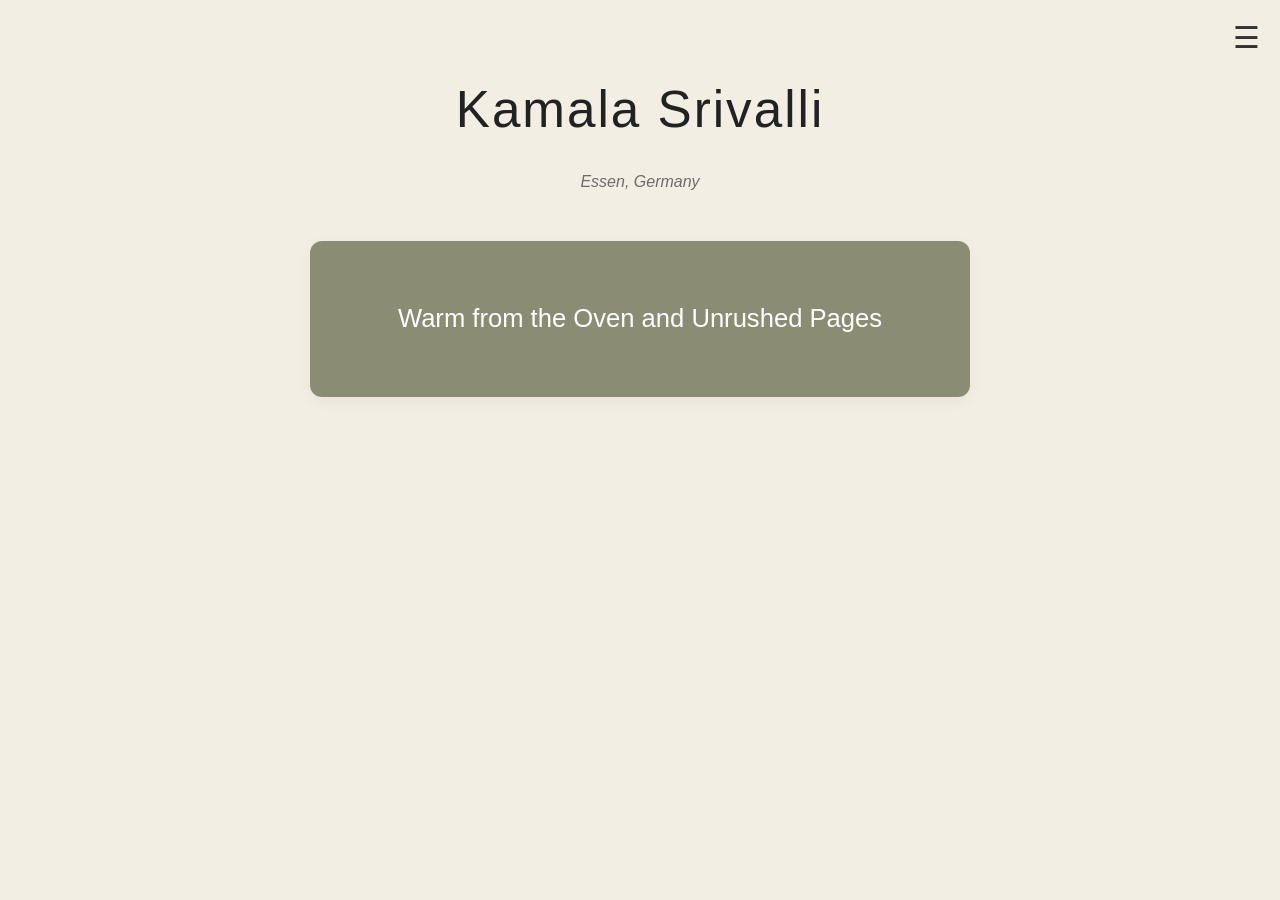
==== index.html @ 940a68f4 "Update index.html" ====
<!DOCTYPE html>
<html lang="en">
<head>
    <meta charset="UTF-8">
    <meta name="viewport" content="width=device-width, initial-scale=1.0">
    <title>Kamala Srivalli| Home</title>
    <link rel="stylesheet" href="style.css">
</head>
<body>

<div class="menu-icon" onclick="toggleMenu()">☰</div>

<div class="menu" id="menu">
    <a href="index.html">Home</a>
    <a href="about.html">About</a>
</div>

<div class="container">
    <h1 class="site-title">Kamala Srivalli</h1>
    <p class="intro">Essen, Germany</p>

    <div class="posts">
    <div class="post-item">
        <a href="post1.html" class="post-link">Warm from the Oven and Unrushed Pages</a>
    </div>
</div>
</div>

<script>
    function toggleMenu() {
        var x = document.getElementById("menu");
        if (x.style.display === "block") {
            x.style.display = "none";
        } else {
            x.style.display = "block";
        }
    }
    </script>

</body>
</html>
---- style.css ----
body {
    /* This is a deeper off-white/linen color so it doesn't look white */
    background-color: #f2eee4; 
    color: #333;
    font-family: 'Helvetica Neue', Helvetica, Arial, sans-serif;
    margin: 0;
    text-align: center;
}

/* THIN NAME: High-end look */
.site-title {
    font-weight: 200; 
    font-size: 3.2rem;
    margin-top: 80px;
    letter-spacing: 2px;
    color: #222;
    /* Extra subtle touch: adding a tiny bit of space between letters */
    text-transform: none; 
}

.intro {
    font-style: italic;
    color: #6d6d6d;
    margin-bottom: 50px;
}

/* THE ICON */
.menu-icon {
    position: fixed;
    top: 20px;
    right: 20px;
    font-size: 30px;
    cursor: pointer;
    z-index: 1001;
}

/* THE MENU - Positioned to the right, below the icon */
.menu {
    display: none; /* Starts hidden */
    position: fixed;
    top: 60px;     /* Places it below the ☰ icon */
    right: 20px;   /* Aligns it to the right side */
    background-color: #f2eee4; /* Your Linen/Off-white */
    padding: 20px;
    border-radius: 8px;
    box-shadow: 0 4px 10px rgba(0,0,0,0.1); /* Subtle shadow */
    text-align: right; /* Keeps text aligned under the icon */
    z-index: 1000;
}

.menu a {
    display: block;    /* Puts Home and About on separate lines */
    color: #333;
    text-decoration: none;
    font-size: 1.2rem;
    margin: 10px 0;
    font-weight: 300;
}
/* THE POST BLOCK: Muted Dusty Olive */
.post-item {
    background-color: #8b8c74; 
    margin: 20px auto;
    padding: 60px 30px;
    max-width: 600px;
    border-radius: 12px;
    transition: transform 0.3s ease;
    /* Adding a very soft shadow to make it pop from the background */
    box-shadow: 0 4px 15px rgba(0,0,0,0.05);
}

.post-link {
    text-decoration: none;
    color: #ffffff; 
    font-size: 1.6rem;
    line-height: 1.4;
    font-weight: 300;
    display: block;
}

.post-item:hover {
    transform: translateY(-3px);
}

/* Image styling */
img {
    max-width: 100%;
    height: auto;
    border-radius: 8px;
    margin-bottom: 25px;
}
.container {
max-width: 900px;
margin: 80px auto;
padding: 0 20px;
}

.about-container {
display: flex;
gap: 40px;
align-items: flex-start;
}

.about-image {
width: 220px;
}
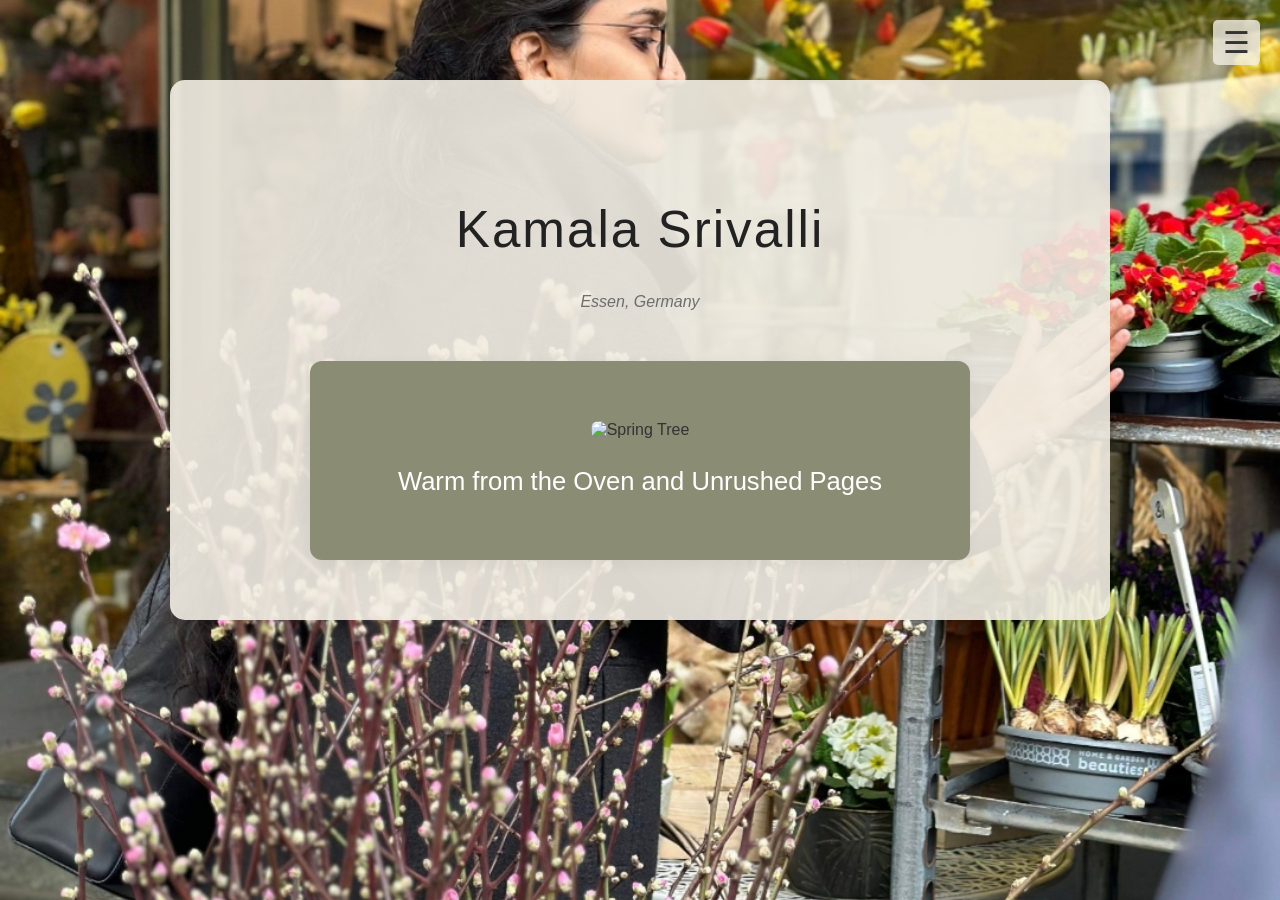
==== commit 885f2e9f: "Update index.html" ====
--- a/index.html
+++ b/index.html
@@ -3,7 +3,7 @@
 <head>
     <meta charset="UTF-8">
     <meta name="viewport" content="width=device-width, initial-scale=1.0">
-    <title>Kamala Srivalli| Home</title>
+    <title>Kamala Srivalli | Home</title>
     <link rel="stylesheet" href="style.css">
 </head>
 <body>
@@ -20,10 +20,11 @@
     <p class="intro">Essen, Germany</p>
 
     <div class="posts">
-    <div class="post-item">
-        <a href="post1.html" class="post-link">Warm from the Oven and Unrushed Pages</a>
+        <div class="post-item">
+            <img src="images/oliveblock.jpg" alt="Spring Tree">
+            <a href="post1.html" class="post-link">Warm from the Oven and Unrushed Pages</a>
+        </div>
     </div>
-</div>
 </div>
 
 <script>
@@ -35,7 +36,7 @@
             x.style.display = "block";
         }
     }
-    </script>
+</script>
 
 </body>
 </html>
--- a/style.css
+++ b/style.css
@@ -1,5 +1,9 @@
 body {
-    /* This is a deeper off-white/linen color so it doesn't look white */
+    /* Added your sky photo here */
+    background-image: url('images/background.jpg'); 
+    background-size: cover;
+    background-attachment: fixed;
+    background-position: center;
     background-color: #f2eee4; 
     color: #333;
     font-family: 'Helvetica Neue', Helvetica, Arial, sans-serif;
@@ -14,7 +18,6 @@
     margin-top: 80px;
     letter-spacing: 2px;
     color: #222;
-    /* Extra subtle touch: adding a tiny bit of space between letters */
     text-transform: none; 
 }
 
@@ -32,30 +35,36 @@
     font-size: 30px;
     cursor: pointer;
     z-index: 1001;
+    /* Added background so it's visible over the tree photo */
+    background: rgba(242, 238, 228, 0.8);
+    padding: 5px 10px;
+    border-radius: 5px;
 }
 
-/* THE MENU - Positioned to the right, below the icon */
+/* THE MENU */
 .menu {
-    display: none; /* Starts hidden */
+    display: none; 
     position: fixed;
-    top: 60px;     /* Places it below the ☰ icon */
-    right: 20px;   /* Aligns it to the right side */
-    background-color: #f2eee4; /* Your Linen/Off-white */
+    top: 70px;     
+    right: 20px;   
+    background-color: #f2eee4; 
     padding: 20px;
     border-radius: 8px;
-    box-shadow: 0 4px 10px rgba(0,0,0,0.1); /* Subtle shadow */
-    text-align: right; /* Keeps text aligned under the icon */
+    box-shadow: 0 4px 10px rgba(0,0,0,0.1); 
+    text-align: right; 
     z-index: 1000;
 }
 
 .menu a {
-    display: block;    /* Puts Home and About on separate lines */
-    color: #333;
+    display: block;      
+    margin: 15px 0;      
+    color: #333;          
     text-decoration: none;
-    font-size: 1.2rem;
-    margin: 10px 0;
-    font-weight: 300;
+    font-size: 1.4rem;   
+    font-weight: 200;    
+    text-align: right;   
 }
+
 /* THE POST BLOCK: Muted Dusty Olive */
 .post-item {
     background-color: #8b8c74; 
@@ -64,7 +73,6 @@
     max-width: 600px;
     border-radius: 12px;
     transition: transform 0.3s ease;
-    /* Adding a very soft shadow to make it pop from the background */
     box-shadow: 0 4px 15px rgba(0,0,0,0.05);
 }
 
@@ -88,18 +96,22 @@
     border-radius: 8px;
     margin-bottom: 25px;
 }
+
+/* Container with slight transparency so background shows through edges */
 .container {
-max-width: 900px;
-margin: 80px auto;
-padding: 0 20px;
+    max-width: 900px;
+    margin: 80px auto;
+    padding: 40px 20px;
+    background-color: rgba(242, 238, 228, 0.9);
+    border-radius: 15px;
 }
 
 .about-container {
-display: flex;
-gap: 40px;
-align-items: flex-start;
+    display: flex;
+    gap: 40px;
+    align-items: flex-start;
 }
 
 .about-image {
-width: 220px;
+    width: 220px;
 }
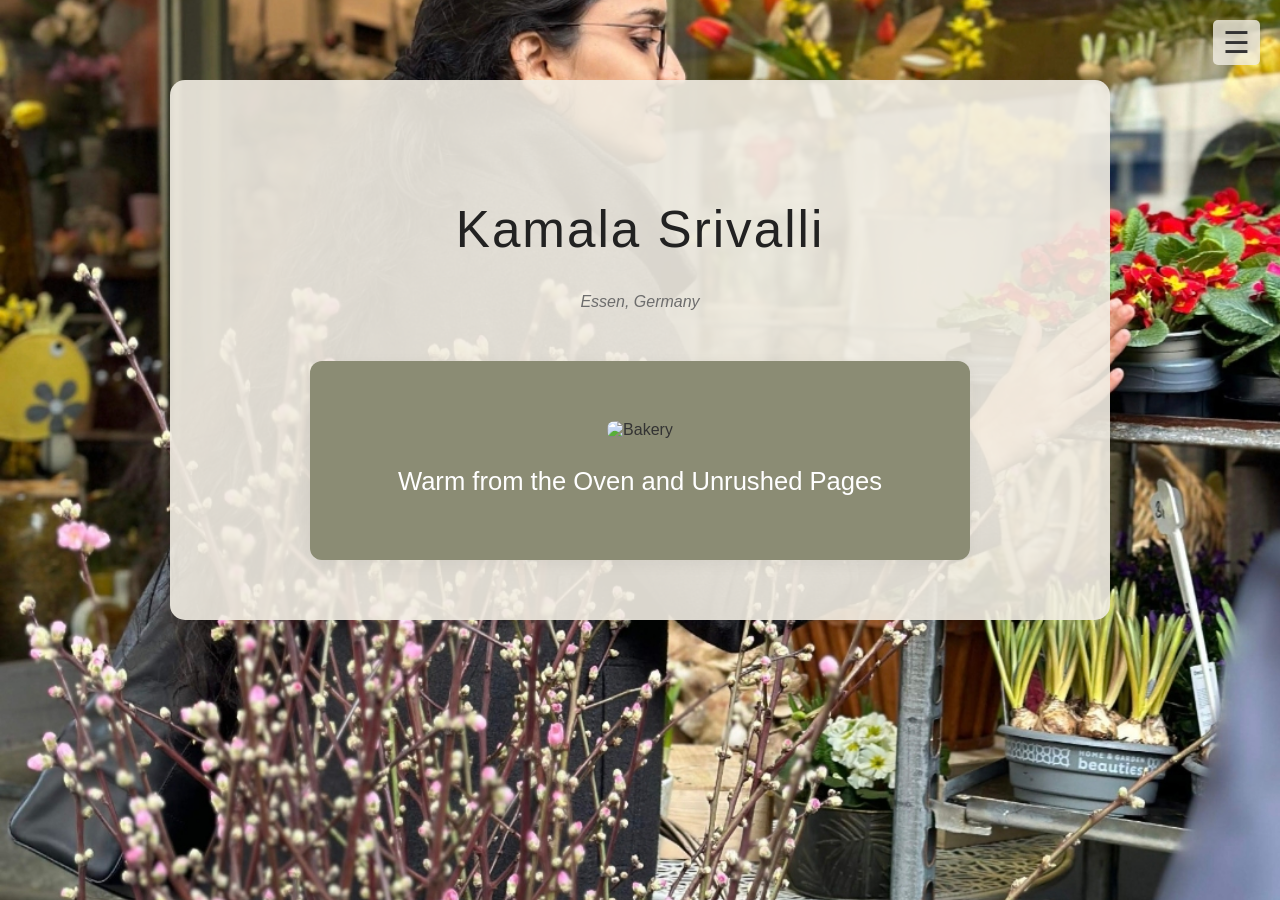
==== commit 0c59c695: "Update index.html" ====
--- a/index.html
+++ b/index.html
@@ -21,7 +21,7 @@
 
     <div class="posts">
         <div class="post-item">
-            <img src="images/oliveblock.jpg" alt="Spring Tree">
+            <img src="images/oliveblock.jpg" alt="Bakery">
             <a href="post1.html" class="post-link">Warm from the Oven and Unrushed Pages</a>
         </div>
     </div>
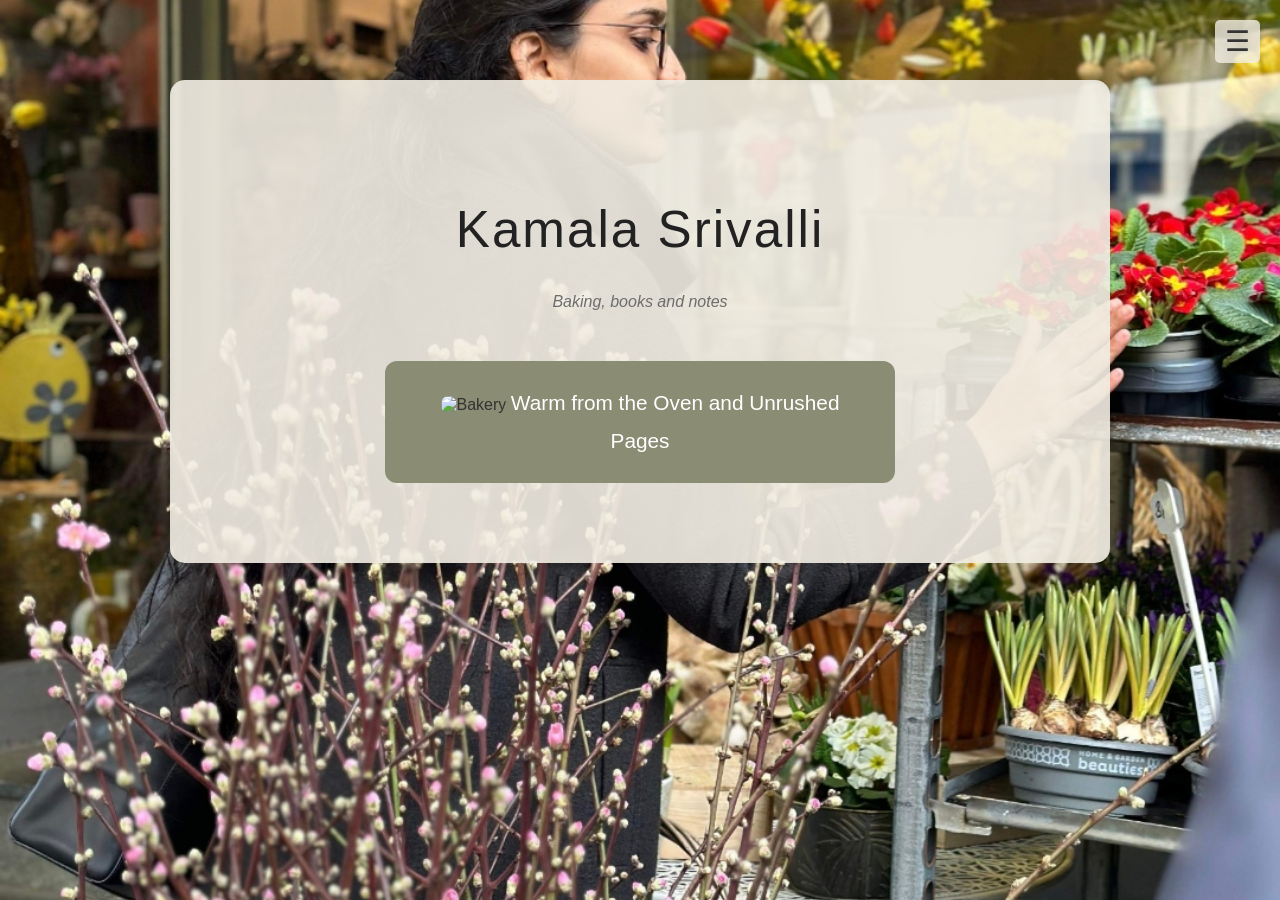
==== commit 65e912a9: "Update index.html" ====
--- a/index.html
+++ b/index.html
@@ -17,12 +17,12 @@
 
 <div class="container">
     <h1 class="site-title">Kamala Srivalli</h1>
-    <p class="intro">Essen, Germany</p>
+    <p class="intro">Baking, books and notes</p>
 
     <div class="posts">
         <div class="post-item">
             <img src="images/oliveblock.jpg" alt="Bakery">
-            <a href="post1.html" class="post-link">Warm from the Oven and Unrushed Pages</a>
+            <a <a href="post1.html" class="post-link" target="_blank">Warm from the Oven and Unrushed Pages</a>
         </div>
     </div>
 </div>
--- a/style.css
+++ b/style.css
@@ -27,62 +27,67 @@
     margin-bottom: 50px;
 }
 
-/* THE ICON */
+/* Fixes the hamburger icon position so it doesn't overlap text */
 .menu-icon {
     position: fixed;
     top: 20px;
     right: 20px;
-    font-size: 30px;
+    font-size: 28px;
     cursor: pointer;
     z-index: 1001;
-    /* Added background so it's visible over the tree photo */
-    background: rgba(242, 238, 228, 0.8);
+    background-color: rgba(242, 238, 228, 0.8); /* Matches your linen color */
     padding: 5px 10px;
     border-radius: 5px;
 }
 
-/* THE MENU */
+/* Fixes the menu box position */
 .menu {
-    display: none; 
+    display: none;
     position: fixed;
-    top: 70px;     
-    right: 20px;   
-    background-color: #f2eee4; 
-    padding: 20px;
+    top: 65px;
+    right: 20px;
+    background-color: #f2eee4;
+    padding: 15px;
     border-radius: 8px;
-    box-shadow: 0 4px 10px rgba(0,0,0,0.1); 
-    text-align: right; 
+    box-shadow: 0 4px 10px rgba(0,0,0,0.1);
     z-index: 1000;
+    text-align: right;
+    min-width: 120px;
 }
 
+/* FIX: This stops "Home" and "About" from smashing together */
 .menu a {
-    display: block;      
-    margin: 15px 0;      
-    color: #333;          
+    display: block !important; /* Forces them onto new lines */
+    margin: 10px 0;           /* Adds space between the links */
     text-decoration: none;
-    font-size: 1.4rem;   
-    font-weight: 200;    
-    text-align: right;   
+    color: #333;
+    font-family: 'Helvetica', Arial, sans-serif;
+    font-size: 1.1rem;
 }
 
-/* THE POST BLOCK: Muted Dusty Olive */
+/* This controls the Olive Block size */
 .post-item {
     background-color: #8b8c74; 
-    margin: 20px auto;
-    padding: 60px 30px;
-    max-width: 600px;
+    margin: 40px auto;        /* Adds space between blocks */
+    padding: 30px;            /* Reduced padding from 60px to 30px */
+    max-width: 450px;         /* Made the block narrower (was 600px) */
     border-radius: 12px;
-    transition: transform 0.3s ease;
-    box-shadow: 0 4px 15px rgba(0,0,0,0.05);
+    text-align: center;
+}
+
+/* This keeps the image inside the block small and neat */
+.post-item img {
+    max-height: 250px;        /* Limits how tall the photo can be */
+    width: 100%;
+    object-fit: cover;        /* Crops the photo nicely to fit the space */
+    margin-bottom: 15px;
 }
 
 .post-link {
+    font-size: 1.3rem;        /* Slightly smaller text to match the smaller block */
+    font-weight: 300;
+    color: #ffffff;
     text-decoration: none;
-    color: #ffffff; 
-    font-size: 1.6rem;
-    line-height: 1.4;
-    font-weight: 300;
-    display: block;
 }
 
 .post-item:hover {
@@ -115,3 +120,20 @@
 .about-image {
     width: 220px;
 }
+/* --- Add this at the very bottom --- */
+
+/* This hides the cherry blossom photo only on the post page */
+body.white-bg {
+    background-image: none !important;
+    background-color: #f2eee4 !important;
+}
+
+/* This makes the linen color stretch to the edges of the screen */
+.full-screen-post {
+    background-color: #f2eee4 !important;
+    min-height: 100vh;
+    margin: 0 auto !important;
+    max-width: 100% !important; /* Fills the width */
+    padding: 80px 10% !important; /* Keeps text in the middle with 10% side space */
+    border-radius: 0 !important; /* Removes rounded corners for full-screen look */
+}
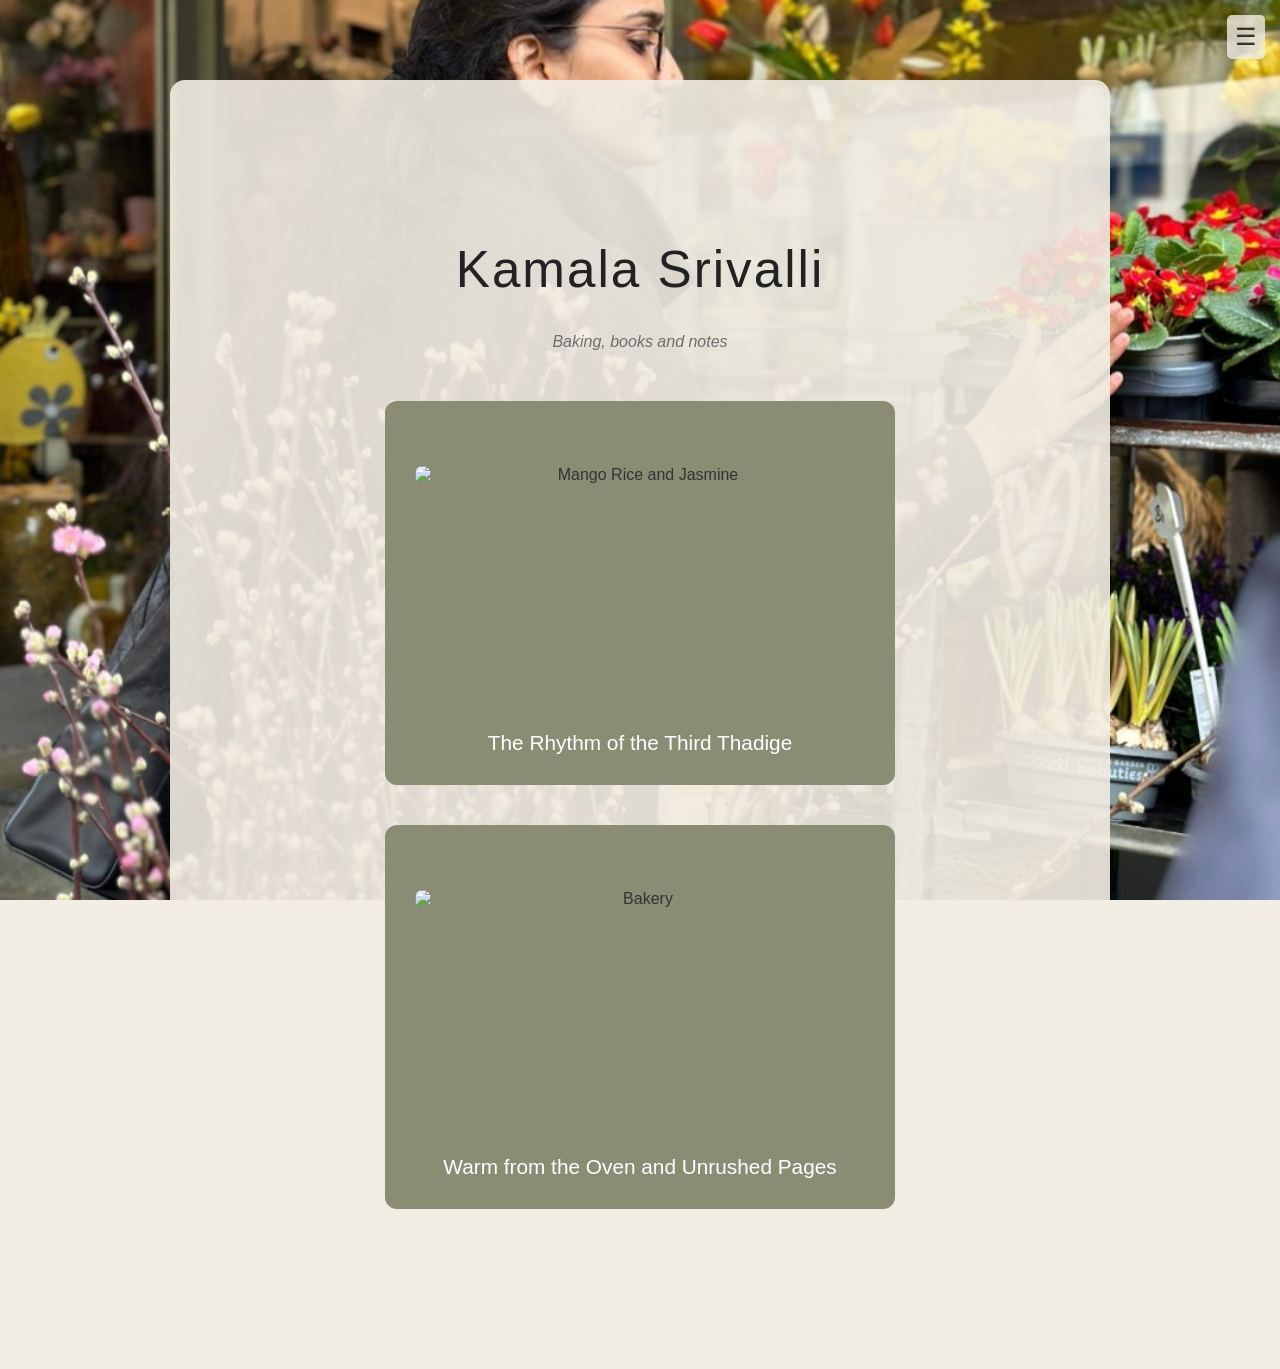
==== commit 17f7429a: "Update index.html" ====
--- a/index.html
+++ b/index.html
@@ -21,6 +21,10 @@
 
     <div class="posts">
         <div class="post-item">
+            <img src="images/mango_jasmine.jpg" alt="Mango Rice and Jasmine">
+            <a href="post2.html" class="post-link" target="_blank">The Rhythm of the Third Thadige</a>
+        </div>
+        <div class="post-item">
             <img src="images/oliveblock.jpg" alt="Bakery">
             <a <a href="post1.html" class="post-link" target="_blank">Warm from the Oven and Unrushed Pages</a>
         </div>
--- a/style.css
+++ b/style.css
@@ -1,9 +1,9 @@
 body {
     /* Added your sky photo here */
-    background-image: url('images/background.jpg'); 
+    background-image: url('images/background1.jpg'); 
     background-size: cover;
     background-attachment: fixed;
-    background-position: center;
+    background-position: center ;
     background-color: #f2eee4; 
     color: #333;
     font-family: 'Helvetica Neue', Helvetica, Arial, sans-serif;
@@ -11,11 +11,11 @@
     text-align: center;
 }
 
-/* THIN NAME: High-end look */
 .site-title {
     font-weight: 200; 
     font-size: 3.2rem;
-    margin-top: 80px;
+    margin-top: 100px; /* Increased from 80px to 100px to clear the icon */
+    padding-top: 20px;
     letter-spacing: 2px;
     color: #222;
     text-transform: none; 
@@ -27,22 +27,22 @@
     margin-bottom: 50px;
 }
 
-/* Fixes the hamburger icon position so it doesn't overlap text */
+/* 2. Make the icon slightly smaller on phones so it's less crowded */
 .menu-icon {
     position: fixed;
-    top: 20px;
-    right: 20px;
-    font-size: 28px;
+    top: 15px;      /* Move it slightly closer to the top edge */
+    right: 15px;    /* Move it slightly closer to the right edge */
+    font-size: 24px; /* Slightly smaller icon looks more elegant */
     cursor: pointer;
     z-index: 1001;
-    background-color: rgba(242, 238, 228, 0.8); /* Matches your linen color */
-    padding: 5px 10px;
+    background-color: rgba(242, 238, 228, 0.8); 
+    padding: 8px;
     border-radius: 5px;
 }
 
-/* Fixes the menu box position */
+  /* Fixes the menu box container */
 .menu {
-    display: none;
+    display: none; /* Hidden until you click the hamburger */
     position: fixed;
     top: 65px;
     right: 20px;
@@ -51,18 +51,22 @@
     border-radius: 8px;
     box-shadow: 0 4px 10px rgba(0,0,0,0.1);
     z-index: 1000;
-    text-align: right;
-    min-width: 120px;
+    
+    /* ADD THESE TWO LINES: They force a vertical stack */
+    flex-direction: column !important; 
+    display: none; /* Keep this as 'none', your JavaScript handles the 'flex' toggle */
 }
 
-/* FIX: This stops "Home" and "About" from smashing together */
+/* FIX: This forces the links to be on separate lines */
 .menu a {
-    display: block !important; /* Forces them onto new lines */
-    margin: 10px 0;           /* Adds space between the links */
+    display: block !important; /* Makes the link take up the whole width */
+    width: 100%;               /* Ensures it pushes the next link down */
+    margin: 15px 0 !important; /* Adds clear vertical space between them */
     text-decoration: none;
     color: #333;
     font-family: 'Helvetica', Arial, sans-serif;
-    font-size: 1.1rem;
+    font-size: 1.2rem;
+    text-align: right;         /* Keeps the text aligned to the right */
 }
 
 /* This controls the Olive Block size */
@@ -94,12 +98,19 @@
     transform: translateY(-3px);
 }
 
-/* Image styling */
 img {
-    max-width: 100%;
-    height: auto;
+    display: block;
+    /* This makes them wider on laptops */
+    max-width: 650px; 
+    width: 95%;
+    
+    /* This forces a wider, shorter "Landscape" shape */
+    height: 350px;     
+    object-fit: cover; 
+    object-position: center; /* Ensures the middle of the photo stays visible */
+    
+    margin: 35px auto; 
     border-radius: 8px;
-    margin-bottom: 25px;
 }
 
 /* Container with slight transparency so background shows through edges */
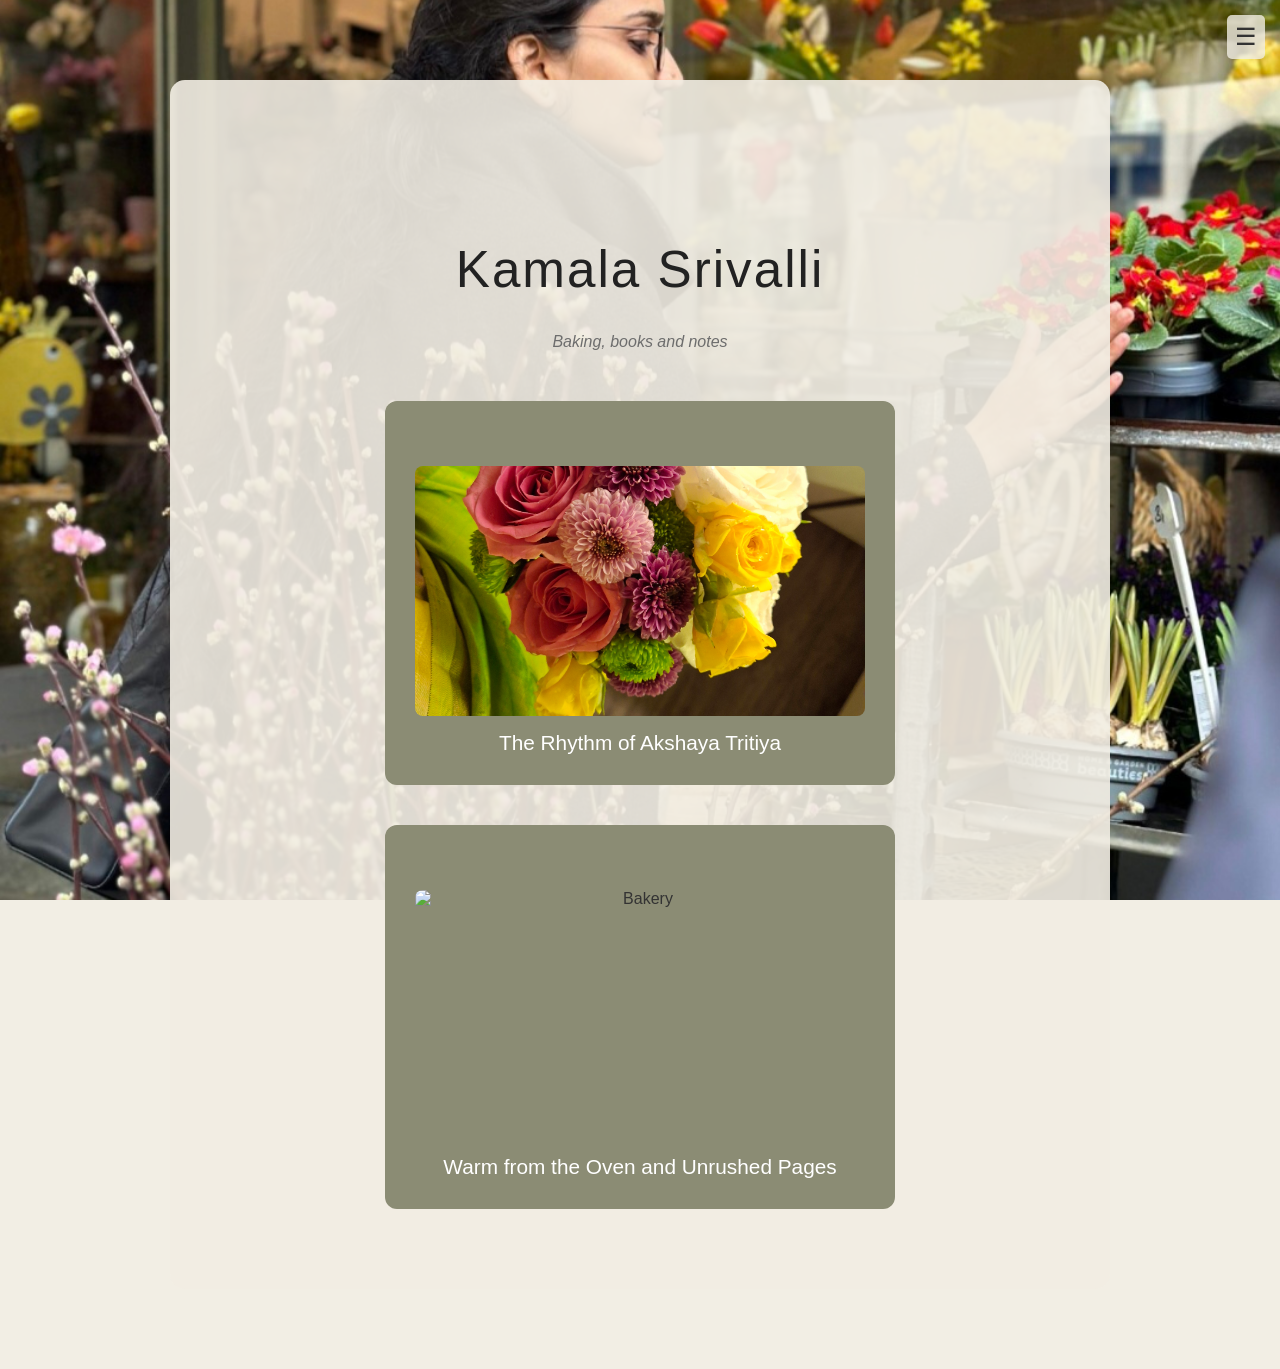
==== commit dc55746f: "Update index.html" ====
--- a/index.html
+++ b/index.html
@@ -22,7 +22,7 @@
     <div class="posts">
         <div class="post-item">
             <img src="images/mango_jasmine.jpg" alt="Mango Rice and Jasmine">
-            <a href="post2.html" class="post-link" target="_blank">The Rhythm of the Third Thadige</a>
+            <a href="post2.html" class="post-link" target="_blank">The Rhythm of Akshaya Tritiya</a>
         </div>
         <div class="post-item">
             <img src="images/oliveblock.jpg" alt="Bakery">
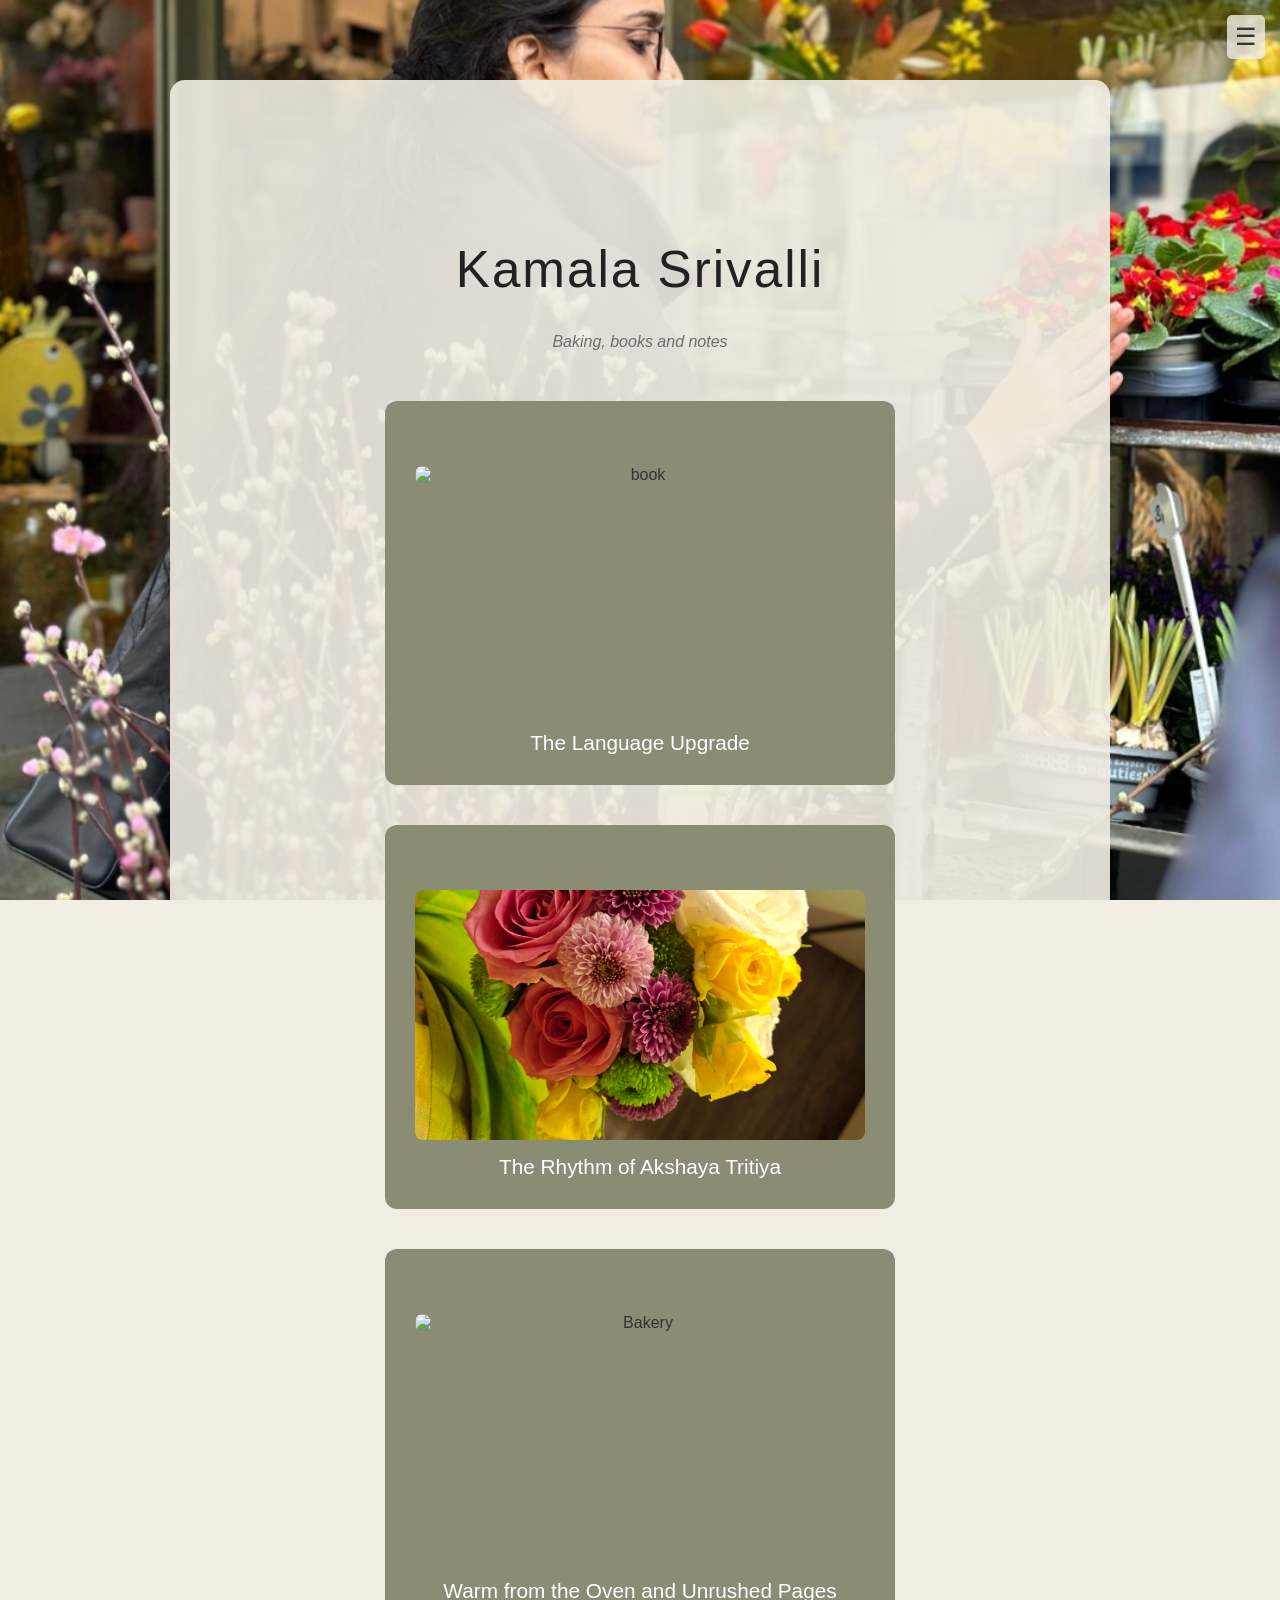
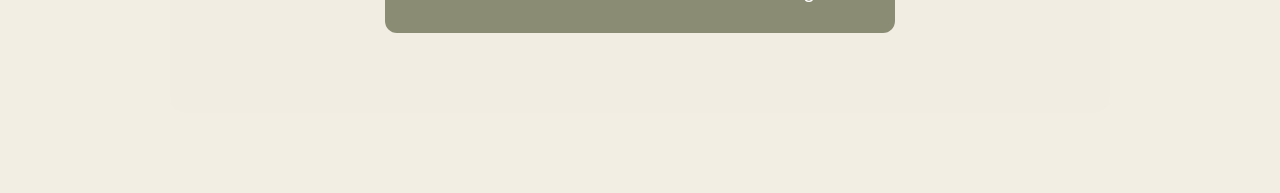
==== commit 0b0af614: "Add new post item for 'The Language Upgrade'" ====
--- a/index.html
+++ b/index.html
@@ -20,6 +20,10 @@
     <p class="intro">Baking, books and notes</p>
 
     <div class="posts">
+        <div class="post-item">
+            <img src="images/german.jpg" alt="book">
+            <a href="post3.html" class="post-link" target="_blank">The Language Upgrade</a>
+        </div>
         <div class="post-item">
             <img src="images/mango_jasmine.jpg" alt="Mango Rice and Jasmine">
             <a href="post2.html" class="post-link" target="_blank">The Rhythm of Akshaya Tritiya</a>
